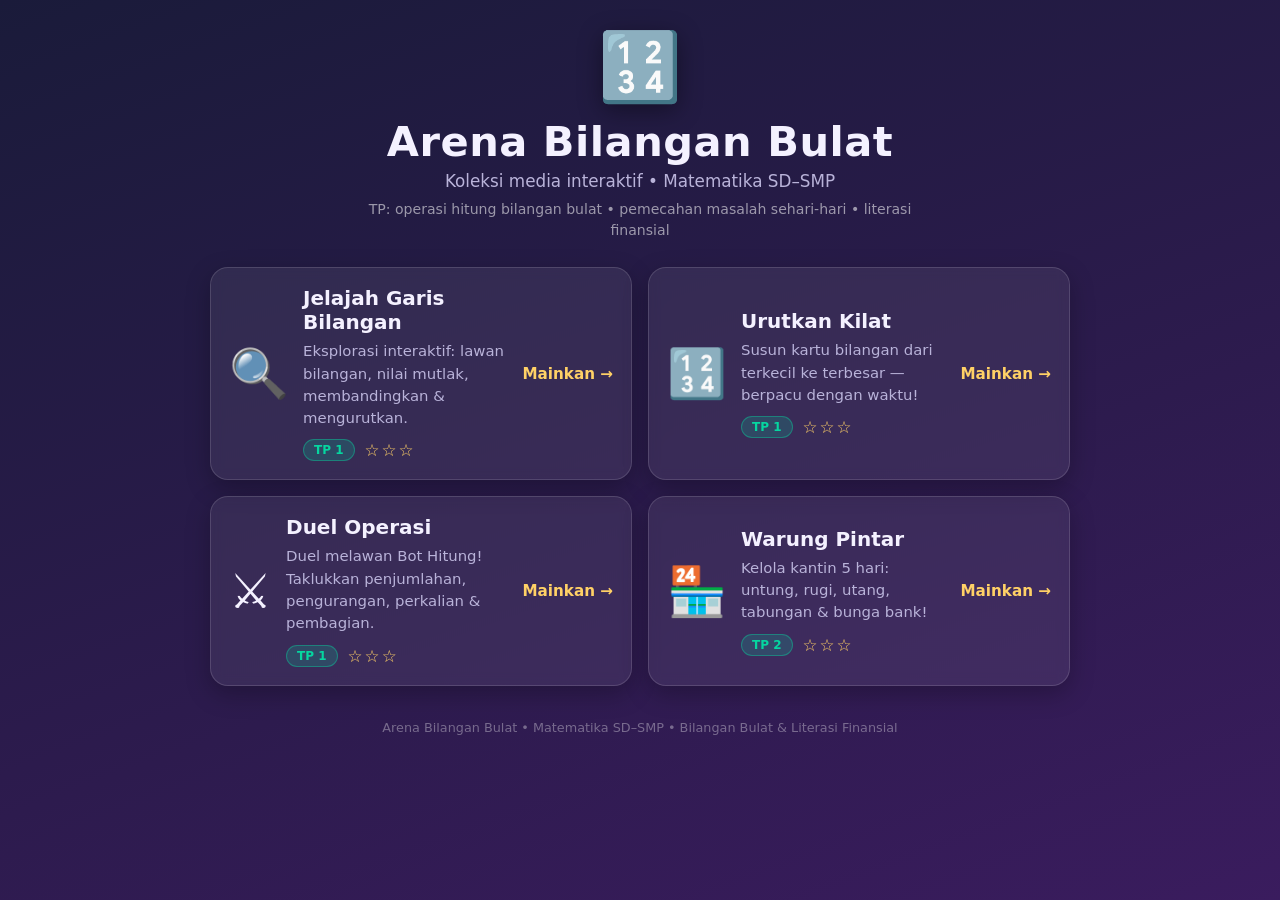
==== index.html @ 4e273ace "Arena Bilangan Bulat v1.0: portal + 4 media interaktif (Jelajah, Urutkan Kilat, Duel Operasi, Warung" ====
<!DOCTYPE html>
<html lang="id">
<head>
<meta charset="UTF-8">
<meta name="viewport" content="width=device-width, initial-scale=1.0">
<meta name="theme-color" content="#1a1b3a">
<title>Arena Bilangan Bulat — Koleksi Game Matematika</title>
<meta name="description" content="Koleksi media interaktif matematika: bilangan bulat & literasi finansial untuk SD-SMP.">
<link rel="stylesheet" href="css/style.css">
</head>
<body>
<div id="app">
  <header class="hero">
    <div class="logo">🔢</div>
    <h1>Arena Bilangan Bulat</h1>
    <p class="subtitle">Koleksi media interaktif &bull; Matematika SD&ndash;SMP</p>
    <p class="tp">TP: operasi hitung bilangan bulat &bull; pemecahan masalah sehari-hari &bull; literasi finansial</p>
  </header>

  <main id="game-grid" class="grid">
    <a class="game-card" href="jelajah/">
      <div class="gc-icon">🔍</div>
      <div class="gc-body">
        <h2>Jelajah Garis Bilangan</h2>
        <p>Eksplorasi interaktif: lawan bilangan, nilai mutlak, membandingkan & mengurutkan.</p>
        <div class="gc-meta"><span class="tp-tag">TP 1</span><span class="stars" id="stars-jelajah">☆☆☆</span></div>
      </div>
      <div class="gc-go">Mainkan →</div>
    </a>

    <a class="game-card" href="urutkan/">
      <div class="gc-icon">🔢</div>
      <div class="gc-body">
        <h2>Urutkan Kilat</h2>
        <p>Susun kartu bilangan dari terkecil ke terbesar — berpacu dengan waktu!</p>
        <div class="gc-meta"><span class="tp-tag">TP 1</span><span class="stars" id="stars-urutkan">☆☆☆</span></div>
      </div>
      <div class="gc-go">Mainkan →</div>
    </a>

    <a class="game-card" href="duel/">
      <div class="gc-icon">⚔️</div>
      <div class="gc-body">
        <h2>Duel Operasi</h2>
        <p>Duel melawan Bot Hitung! Taklukkan penjumlahan, pengurangan, perkalian & pembagian.</p>
        <div class="gc-meta"><span class="tp-tag">TP 1</span><span class="stars" id="stars-duel">☆☆☆</span></div>
      </div>
      <div class="gc-go">Mainkan →</div>
    </a>

    <a class="game-card" href="warung/">
      <div class="gc-icon">🏪</div>
      <div class="gc-body">
        <h2>Warung Pintar</h2>
        <p>Kelola kantin 5 hari: untung, rugi, utang, tabungan & bunga bank!</p>
        <div class="gc-meta"><span class="tp-tag">TP 2</span><span class="stars" id="stars-warung">☆☆☆</span></div>
      </div>
      <div class="gc-go">Mainkan →</div>
    </a>
  </main>

  <footer class="foot">Arena Bilangan Bulat &bull; Matematika SD&ndash;SMP &bull; Bilangan Bulat & Literasi Finansial</footer>
</div>

<script>
(function () {
  ['jelajah', 'urutkan', 'duel', 'warung'].forEach(function (id) {
    var n = 0;
    try { n = parseInt(localStorage.getItem('arena-bilangan:' + id), 10) || 0; } catch (e) {}
    n = Math.max(0, Math.min(3, n));
    var el = document.getElementById('stars-' + id);
    if (el) el.textContent = '★'.repeat(n) + '☆'.repeat(3 - n);
  });
})();
</script>
</body>
</html>
---- css/style.css ----
/* ============ Arena Bilangan Bulat — portal ============ */
:root {
  --bg1: #1a1b3a;
  --bg2: #2d1b4e;
  --card: rgba(255, 255, 255, 0.07);
  --card-border: rgba(255, 255, 255, 0.14);
  --accent: #ffd166;
  --accent2: #06d6a0;
  --text: #f4f1ff;
  --muted: #b9b3d9;
  --radius: 18px;
}

* { box-sizing: border-box; -webkit-tap-highlight-color: transparent; }

body {
  margin: 0;
  min-height: 100vh;
  font-family: 'Segoe UI', system-ui, -apple-system, sans-serif;
  color: var(--text);
  background: linear-gradient(160deg, var(--bg1), var(--bg2) 60%, #3a1c5e);
  background-attachment: fixed;
  display: flex;
  flex-direction: column;
  align-items: center;
  padding: 28px 16px 48px;
}

#app { width: 100%; max-width: 860px; }

.hero { text-align: center; margin-bottom: 26px; animation: fadeUp .4s ease; }
.logo { font-size: 4.2rem; filter: drop-shadow(0 6px 12px rgba(0,0,0,.4)); }
.hero h1 { font-size: 2.6rem; margin: 0.25em 0 0.1em; letter-spacing: 0.5px; }
.subtitle { color: var(--muted); margin: 0.2em 0; font-size: 1.05rem; }
.tp { color: rgba(255,255,255,.55); font-size: 0.88rem; max-width: 560px; margin: 0.6em auto 0; line-height: 1.5; }

@keyframes fadeUp {
  from { opacity: 0; transform: translateY(14px); }
  to   { opacity: 1; transform: translateY(0); }
}

.grid {
  display: grid;
  grid-template-columns: repeat(auto-fit, minmax(340px, 1fr));
  gap: 16px;
}

.game-card {
  display: flex;
  align-items: center;
  gap: 14px;
  background: var(--card);
  border: 1px solid var(--card-border);
  border-radius: var(--radius);
  padding: 18px;
  color: var(--text);
  text-decoration: none;
  backdrop-filter: blur(6px);
  box-shadow: 0 8px 24px rgba(0, 0, 0, 0.25);
  transition: transform 0.14s ease, border-color 0.14s ease, box-shadow 0.14s ease;
  animation: fadeUp .4s ease;
}
.game-card:hover {
  transform: translateY(-4px);
  border-color: var(--accent);
  box-shadow: 0 12px 30px rgba(0, 0, 0, 0.35);
}
.gc-icon { font-size: 3rem; flex-shrink: 0; }
.gc-body { flex: 1; min-width: 0; }
.gc-body h2 { margin: 0 0 6px; font-size: 1.25rem; }
.gc-body p { margin: 0 0 10px; color: var(--muted); font-size: 0.93rem; line-height: 1.5; }
.gc-meta { display: flex; align-items: center; gap: 10px; }
.tp-tag {
  font-size: 0.75rem;
  font-weight: 800;
  background: rgba(6, 214, 160, 0.18);
  color: var(--accent2);
  border: 1px solid rgba(6, 214, 160, 0.4);
  padding: 3px 10px;
  border-radius: 99px;
}
.stars { color: var(--accent); font-size: 1.05rem; letter-spacing: 2px; }
.gc-go {
  flex-shrink: 0;
  font-weight: 800;
  color: var(--accent);
  font-size: 0.95rem;
  white-space: nowrap;
}

.foot {
  margin-top: 34px;
  color: rgba(255, 255, 255, 0.35);
  font-size: 0.8rem;
  text-align: center;
}

@media (max-width: 480px) {
  .hero h1 { font-size: 2rem; }
  .grid { grid-template-columns: 1fr; }
  .gc-icon { font-size: 2.4rem; }
}
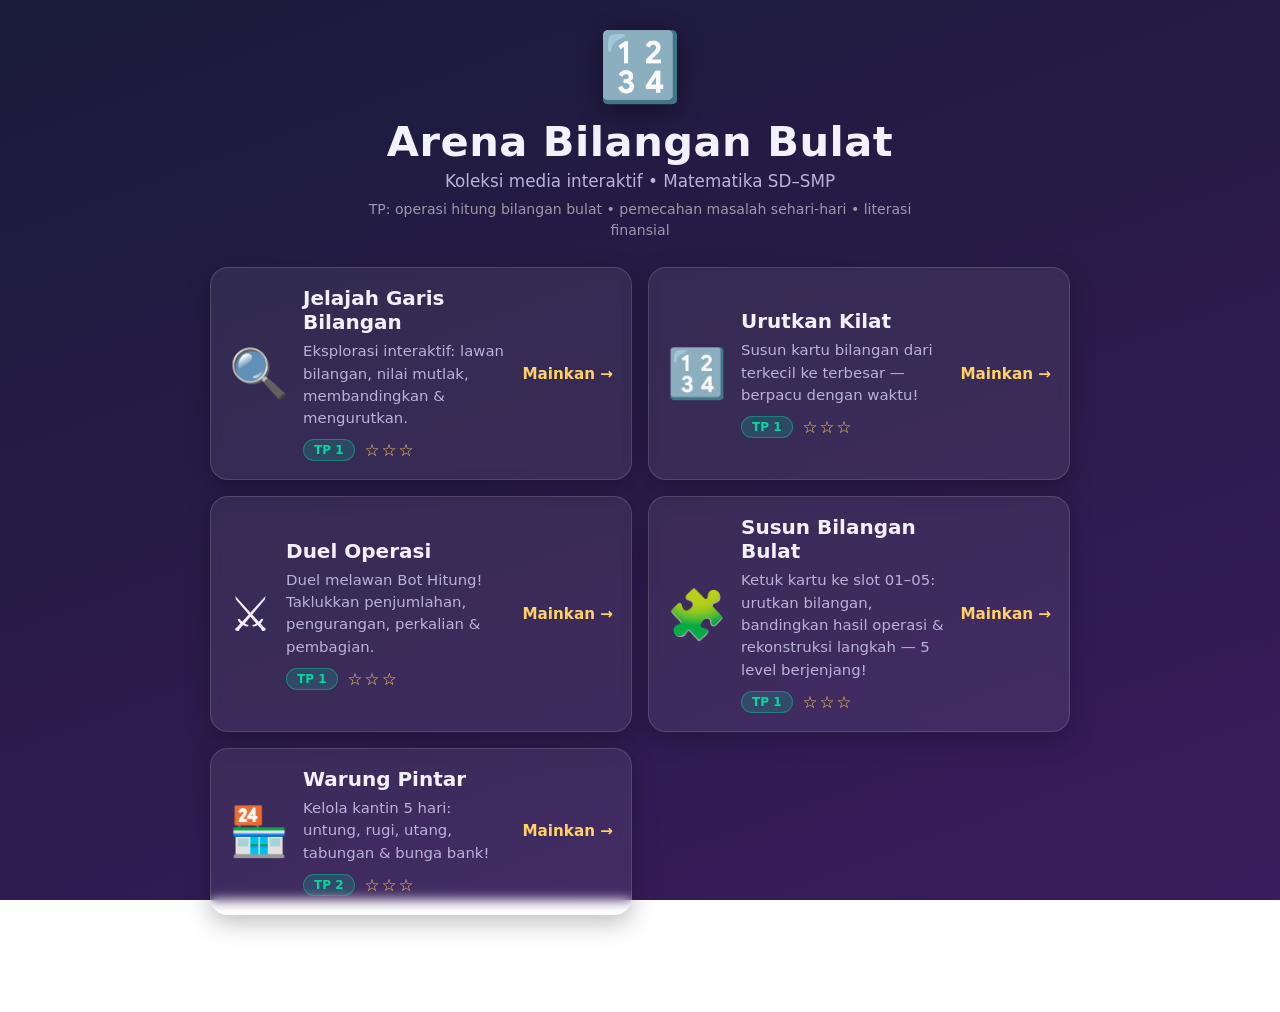
==== commit 04df0a05: "Tambah game Susun Bilangan Bulat (5 level tap-to-place, TP 1) + kartu portal" ====
--- a/index.html
+++ b/index.html
@@ -48,6 +48,16 @@
       <div class="gc-go">Mainkan →</div>
     </a>
 
+    <a class="game-card" href="susun/">
+      <div class="gc-icon">🧩</div>
+      <div class="gc-body">
+        <h2>Susun Bilangan Bulat</h2>
+        <p>Ketuk kartu ke slot 01–05: urutkan bilangan, bandingkan hasil operasi & rekonstruksi langkah — 5 level berjenjang!</p>
+        <div class="gc-meta"><span class="tp-tag">TP 1</span><span class="stars" id="stars-susun">☆☆☆</span></div>
+      </div>
+      <div class="gc-go">Mainkan →</div>
+    </a>
+
     <a class="game-card" href="warung/">
       <div class="gc-icon">🏪</div>
       <div class="gc-body">
@@ -64,7 +74,7 @@
 
 <script>
 (function () {
-  ['jelajah', 'urutkan', 'duel', 'warung'].forEach(function (id) {
+  ['jelajah', 'urutkan', 'duel', 'susun', 'warung'].forEach(function (id) {
     var n = 0;
     try { n = parseInt(localStorage.getItem('arena-bilangan:' + id), 10) || 0; } catch (e) {}
     n = Math.max(0, Math.min(3, n));
